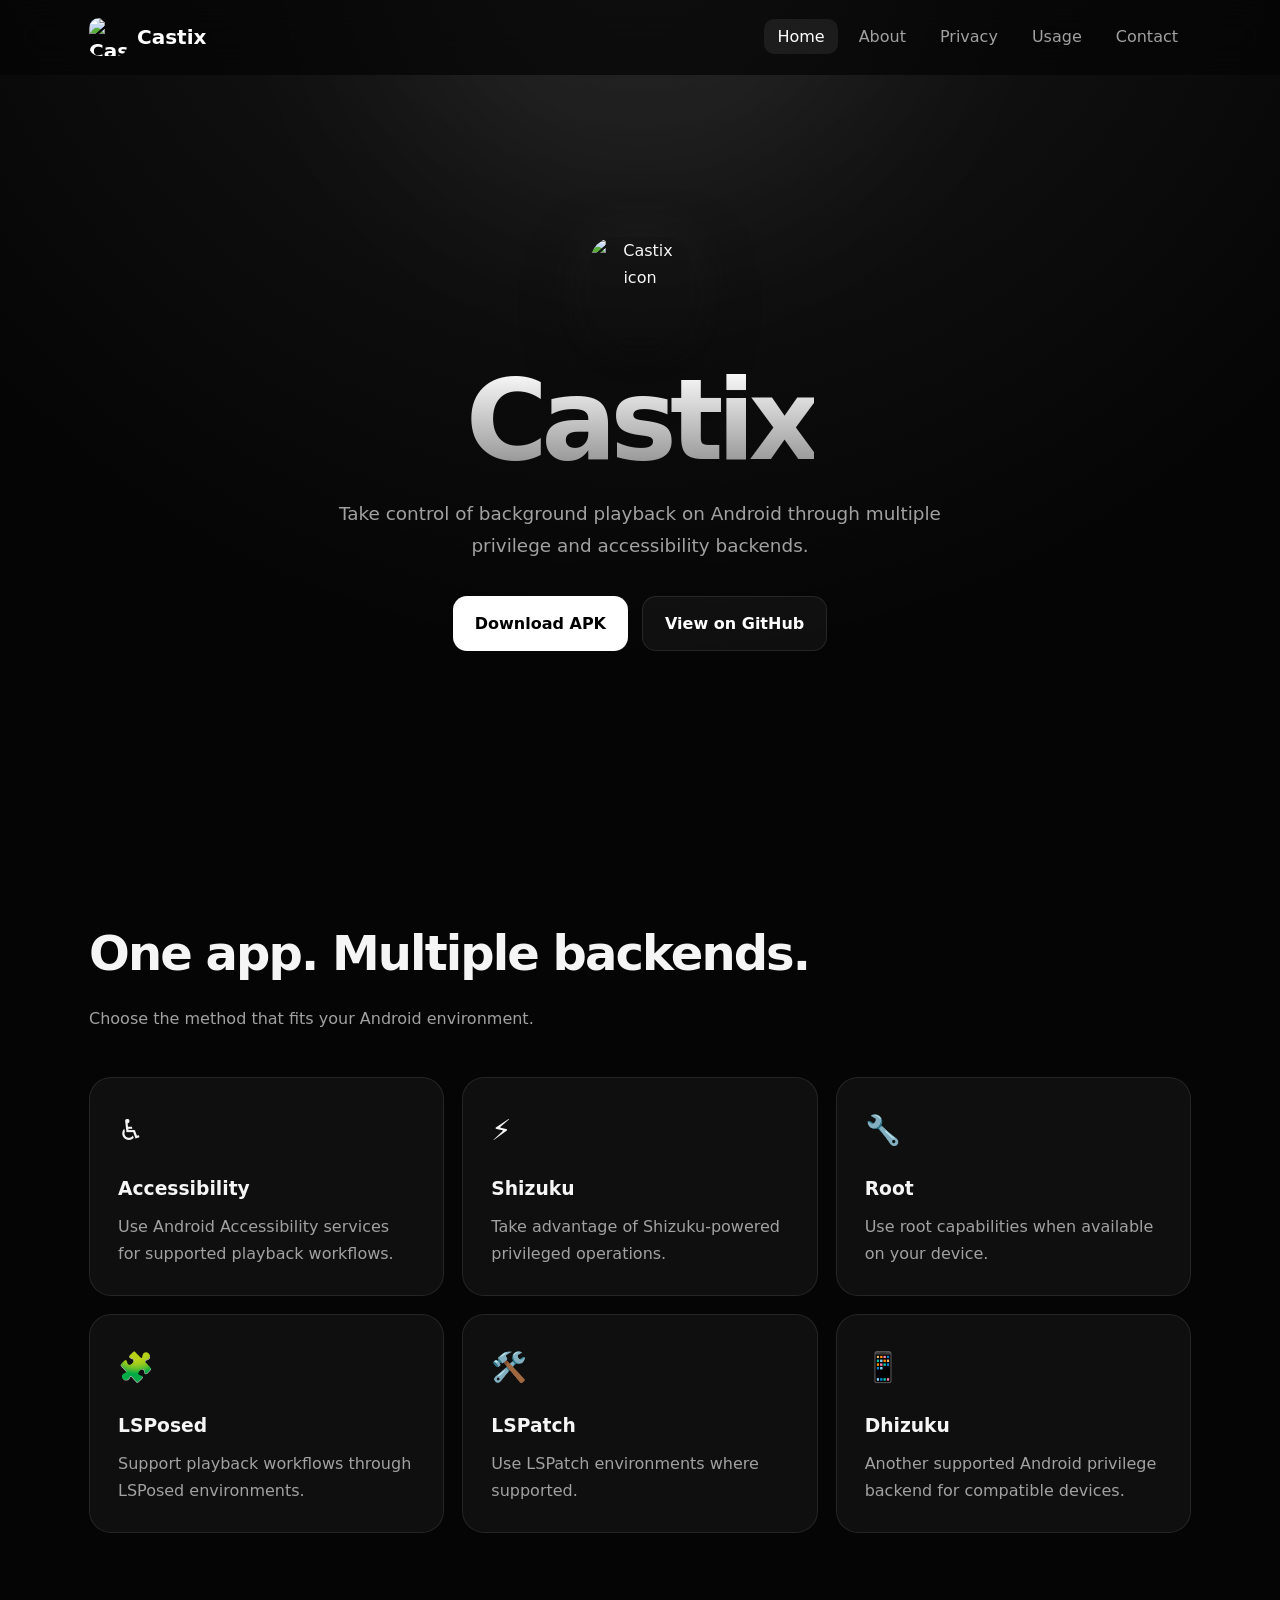
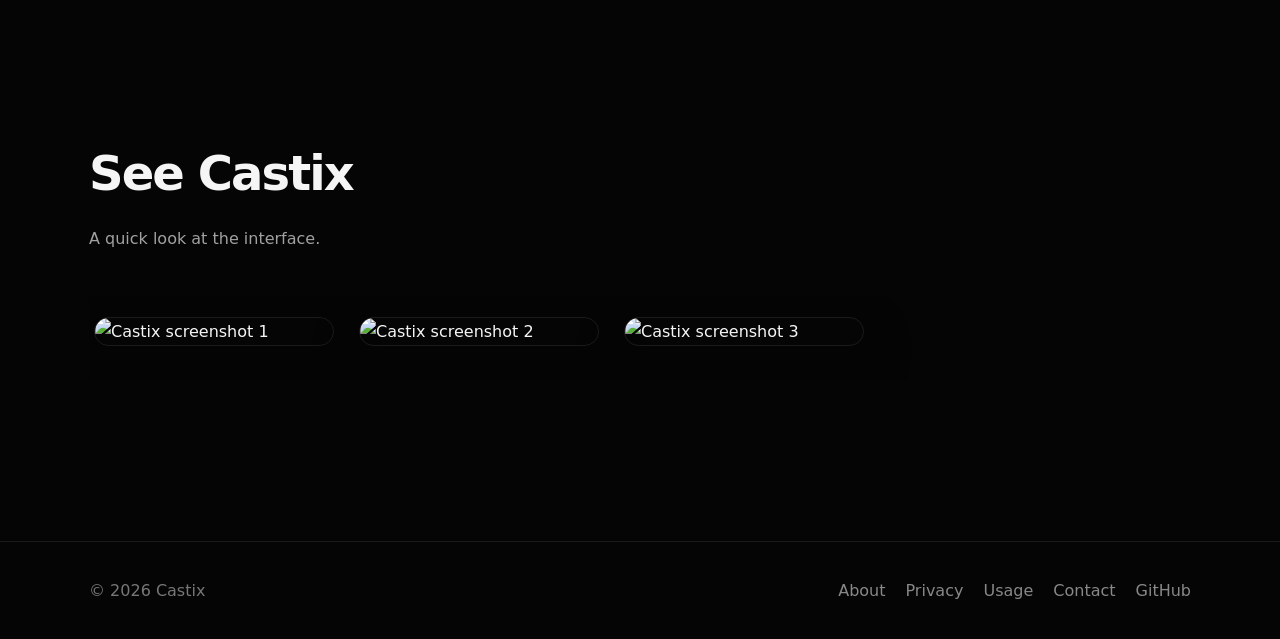
==== index.html @ 7d0561f4 "Create index.html" ====
<!DOCTYPE html>

<html lang="en">

<head>

    <meta charset="UTF-8">

    <meta
        name="viewport"
        content="width=device-width, initial-scale=1.0"
    >

    <meta
        name="description"
        content="Castix — Background playback utility for Android."
    >

    <title>Castix — Background Playback Utility</title>

    <link rel="icon" href="assets/icon.png">

    <link rel="stylesheet" href="style.css">

</head>

<body>

<header class="navbar">

    <div class="nav-container">

        <a class="logo" href="index.html">

            <img
                src="assets/icon.png"
                alt="Castix"
            >

            Castix

        </a>

        <nav>

            <ul class="nav-links">

                <li>
                    <a class="active" href="index.html">
                        Home
                    </a>
                </li>

                <li>
                    <a href="about.html">
                        About
                    </a>
                </li>

                <li>
                    <a href="privacy.html">
                        Privacy
                    </a>
                </li>

                <li>
                    <a href="usage.html">
                        Usage
                    </a>
                </li>

                <li>
                    <a href="contact.html">
                        Contact
                    </a>
                </li>

            </ul>

        </nav>

    </div>

</header>


<main>

    <section class="hero">

        <img
            class="hero-icon reveal"
            src="assets/icon.png"
            alt="Castix icon"
        >

        <h1 class="reveal">
            Castix
        </h1>

        <p class="reveal">
            Take control of background playback on Android
            through multiple privilege and accessibility backends.
        </p>

        <div class="buttons reveal">

            <a
                class="btn btn-primary"
                href="https://github.com/elhizazi1/Castix/releases/download/v1.0/app-release.apk"
            >
                Download APK
            </a>

            <a
                class="btn btn-secondary"
                href="https://github.com/elhizazi1/Castix"
            >
                View on GitHub
            </a>

        </div>

    </section>


    <section class="section">

        <div class="section-header reveal">

            <h2>
                One app. Multiple backends.
            </h2>

            <p>
                Choose the method that fits your Android environment.
            </p>

        </div>


        <div class="grid">

            <article class="card reveal">

                <div class="card-icon">♿</div>

                <h3>
                    Accessibility
                </h3>

                <p>
                    Use Android Accessibility services
                    for supported playback workflows.
                </p>

            </article>


            <article class="card reveal">

                <div class="card-icon">⚡</div>

                <h3>
                    Shizuku
                </h3>

                <p>
                    Take advantage of Shizuku-powered
                    privileged operations.
                </p>

            </article>


            <article class="card reveal">

                <div class="card-icon">🔧</div>

                <h3>
                    Root
                </h3>

                <p>
                    Use root capabilities when available
                    on your device.
                </p>

            </article>


            <article class="card reveal">

                <div class="card-icon">🧩</div>

                <h3>
                    LSPosed
                </h3>

                <p>
                    Support playback workflows through
                    LSPosed environments.
                </p>

            </article>


            <article class="card reveal">

                <div class="card-icon">🛠️</div>

                <h3>
                    LSPatch
                </h3>

                <p>
                    Use LSPatch environments where supported.
                </p>

            </article>


            <article class="card reveal">

                <div class="card-icon">📱</div>

                <h3>
                    Dhizuku
                </h3>

                <p>
                    Another supported Android privilege
                    backend for compatible devices.
                </p>

            </article>

        </div>

    </section>


    <section class="section">

        <div class="section-header reveal">

            <h2>
                See Castix
            </h2>

            <p>
                A quick look at the interface.
            </p>

        </div>


        <div class="screenshots">

            <img
                class="screenshot reveal"
                src="https://raw.githubusercontent.com/elhizazi1/Castix/refs/heads/main/fastlane/metadata/android/en-US/images/phoneScreenshots/01.PNG"
                alt="Castix screenshot 1"
                loading="lazy"
            >

            <img
                class="screenshot reveal"
                src="https://raw.githubusercontent.com/elhizazi1/Castix/refs/heads/main/fastlane/metadata/android/en-US/images/phoneScreenshots/02.PNG"
                alt="Castix screenshot 2"
                loading="lazy"
            >

            <img
                class="screenshot reveal"
                src="https://raw.githubusercontent.com/elhizazi1/Castix/refs/heads/main/fastlane/metadata/android/en-US/images/phoneScreenshots/03.PNG"
                alt="Castix screenshot 3"
                loading="lazy"
            >

        </div>

    </section>

</main>


<footer>

    <div class="footer-container">

        <p>
            © 2026 Castix
        </p>

        <div class="footer-links">

            <a href="about.html">About</a>

            <a href="privacy.html">Privacy</a>

            <a href="usage.html">Usage</a>

            <a href="contact.html">Contact</a>

            <a href="https://github.com/elhizazi1/Castix">
                GitHub
            </a>

        </div>

    </div>

</footer>


<script src="script.js"></script>

</body>

</html>
---- style.css ----
:root {
    --bg: #050505;
    --bg-soft: #0b0b0b;
    --card: rgba(255, 255, 255, 0.045);
    --card-hover: rgba(255, 255, 255, 0.075);
    --text: #f5f5f5;
    --muted: #a1a1a1;
    --accent: #ffffff;
    --border: rgba(255, 255, 255, 0.09);
    --radius: 22px;
    --max-width: 1150px;
}

* {
    margin: 0;
    padding: 0;
    box-sizing: border-box;
}

html {
    scroll-behavior: smooth;
}

body {
    background:
        radial-gradient(circle at 50% -10%, rgba(255,255,255,.09), transparent 35%),
        var(--bg);
    color: var(--text);
    font-family:
        Inter,
        system-ui,
        -apple-system,
        BlinkMacSystemFont,
        "Segoe UI",
        sans-serif;
    line-height: 1.7;
    overflow-x: hidden;
}

/* ---------- Background glow ---------- */

body::before {
    content: "";
    position: fixed;
    width: 500px;
    height: 500px;
    left: 50%;
    top: -300px;
    transform: translateX(-50%);
    background: rgba(255,255,255,.08);
    filter: blur(120px);
    border-radius: 50%;
    pointer-events: none;
    z-index: -1;
}

/* ---------- Navigation ---------- */

.navbar {
    position: sticky;
    top: 0;
    z-index: 1000;

    background: rgba(5,5,5,.72);
    backdrop-filter: blur(18px);
    -webkit-backdrop-filter: blur(18px);

    border-bottom: 1px solid transparent;
    transition: .3s ease;
}

.navbar.scrolled {
    border-color: var(--border);
    background: rgba(5,5,5,.9);
}

.nav-container {
    max-width: var(--max-width);
    margin: auto;
    padding: 18px 24px;

    display: flex;
    align-items: center;
    justify-content: space-between;
}

.logo {
    display: flex;
    align-items: center;
    gap: 10px;

    color: white;
    text-decoration: none;
    font-weight: 800;
    font-size: 1.25rem;
}

.logo img {
    width: 38px;
    height: 38px;
    border-radius: 10px;
}

.nav-links {
    display: flex;
    gap: 8px;
    list-style: none;
}

.nav-links a {
    color: var(--muted);
    text-decoration: none;
    padding: 8px 13px;
    border-radius: 10px;
    transition: .25s ease;
}

.nav-links a:hover,
.nav-links a.active {
    color: white;
    background: rgba(255,255,255,.07);
}

/* ---------- Hero ---------- */

.hero {
    max-width: var(--max-width);
    margin: auto;
    min-height: 82vh;
    padding: 100px 24px;

    display: flex;
    flex-direction: column;
    align-items: center;
    justify-content: center;
    text-align: center;

    position: relative;
}

.hero-icon {
    width: 100px;
    height: 100px;
    border-radius: 25px;

    margin-bottom: 30px;

    box-shadow:
        0 20px 60px rgba(0,0,0,.55),
        0 0 60px rgba(255,255,255,.07);

    animation: float 5s ease-in-out infinite;
}

.hero h1 {
    font-size: clamp(3.5rem, 9vw, 7rem);
    line-height: .95;
    letter-spacing: -0.06em;
    margin-bottom: 25px;

    background: linear-gradient(
        180deg,
        #ffffff,
        #8d8d8d
    );

    -webkit-background-clip: text;
    background-clip: text;
    color: transparent;
}

.hero p {
    max-width: 680px;
    color: var(--muted);
    font-size: 1.15rem;
}

/* ---------- Buttons ---------- */

.buttons {
    display: flex;
    gap: 14px;
    margin-top: 35px;
    flex-wrap: wrap;
    justify-content: center;
}

.btn {
    display: inline-flex;
    align-items: center;
    justify-content: center;

    padding: 13px 22px;
    border-radius: 14px;

    text-decoration: none;
    font-weight: 700;

    transition:
        transform .25s ease,
        box-shadow .25s ease,
        background .25s ease;
}

.btn-primary {
    background: white;
    color: black;
}

.btn-secondary {
    color: white;
    background: var(--card);
    border: 1px solid var(--border);
}

.btn:hover {
    transform: translateY(-4px);
}

.btn-primary:hover {
    box-shadow: 0 15px 40px rgba(255,255,255,.13);
}

.btn-secondary:hover {
    background: var(--card-hover);
}

/* ---------- Sections ---------- */

.section {
    max-width: var(--max-width);
    margin: auto;
    padding: 100px 24px;
}

.section-header {
    margin-bottom: 45px;
}

.section-header h2 {
    font-size: clamp(2rem, 5vw, 3rem);
    letter-spacing: -.04em;
}

.section-header p {
    color: var(--muted);
    margin-top: 10px;
}

/* ---------- Cards ---------- */

.grid {
    display: grid;
    grid-template-columns: repeat(3, 1fr);
    gap: 18px;
}

.card {
    padding: 28px;
    border-radius: var(--radius);

    background: var(--card);
    border: 1px solid var(--border);

    transition:
        transform .35s cubic-bezier(.2,.8,.2,1),
        background .35s ease,
        border-color .35s ease;
}

.card:hover {
    transform: translateY(-8px);
    background: var(--card-hover);
    border-color: rgba(255,255,255,.17);
}

.card-icon {
    font-size: 1.8rem;
    margin-bottom: 18px;
}

.card h3 {
    margin-bottom: 8px;
}

.card p {
    color: var(--muted);
}

/* ---------- Screenshots ---------- */

.screenshots {
    display: flex;
    gap: 25px;
    overflow-x: auto;
    padding: 20px 5px 35px;

    scrollbar-width: none;
}

.screenshots::-webkit-scrollbar {
    display: none;
}

.screenshot {
    width: 240px;
    flex-shrink: 0;

    border-radius: 24px;
    border: 1px solid var(--border);

    box-shadow: 0 20px 50px rgba(0,0,0,.4);

    transition: transform .4s ease;
}

.screenshot:hover {
    transform: translateY(-12px) scale(1.025);
}

/* ---------- Content pages ---------- */

.page {
    max-width: 850px;
    margin: auto;
    padding: 100px 24px;
}

.page h1 {
    font-size: clamp(2.5rem, 7vw, 4.5rem);
    letter-spacing: -.05em;
    margin-bottom: 35px;
}

.page h2 {
    margin-top: 45px;
    margin-bottom: 12px;
}

.page p,
.page li {
    color: var(--muted);
}

.page ul {
    padding-left: 22px;
}

/* ---------- Footer ---------- */

footer {
    border-top: 1px solid var(--border);
    margin-top: 60px;
}

.footer-container {
    max-width: var(--max-width);
    margin: auto;
    padding: 35px 24px;

    display: flex;
    justify-content: space-between;
    gap: 20px;
    flex-wrap: wrap;
}

footer p {
    color: #777;
}

.footer-links {
    display: flex;
    gap: 20px;
}

.footer-links a {
    color: #888;
    text-decoration: none;
    transition: .2s;
}

.footer-links a:hover {
    color: white;
}

/* ---------- Reveal animation ---------- */

.reveal {
    opacity: 0;
    transform: translateY(30px);

    transition:
        opacity .8s ease,
        transform .8s cubic-bezier(.2,.8,.2,1);
}

.reveal.visible {
    opacity: 1;
    transform: translateY(0);
}

/* ---------- Floating animation ---------- */

@keyframes float {
    0%, 100% {
        transform: translateY(0);
    }

    50% {
        transform: translateY(-12px);
    }
}

/* ---------- Mobile ---------- */

@media (max-width: 800px) {

    .nav-links {
        display: none;
    }

    .hero {
        min-height: 75vh;
        padding-top: 70px;
    }

    .grid {
        grid-template-columns: 1fr;
    }

    .section {
        padding: 70px 20px;
    }

    .page {
        padding: 70px 20px;
    }

    .hero-icon {
        width: 82px;
        height: 82px;
    }
}

/* ---------- Reduced motion ---------- */

@media (prefers-reduced-motion: reduce) {

    html {
        scroll-behavior: auto;
    }

    *,
    *::before,
    *::after {
        animation-duration: .01ms !important;
        animation-iteration-count: 1 !important;
        transition-duration: .01ms !important;
    }
}
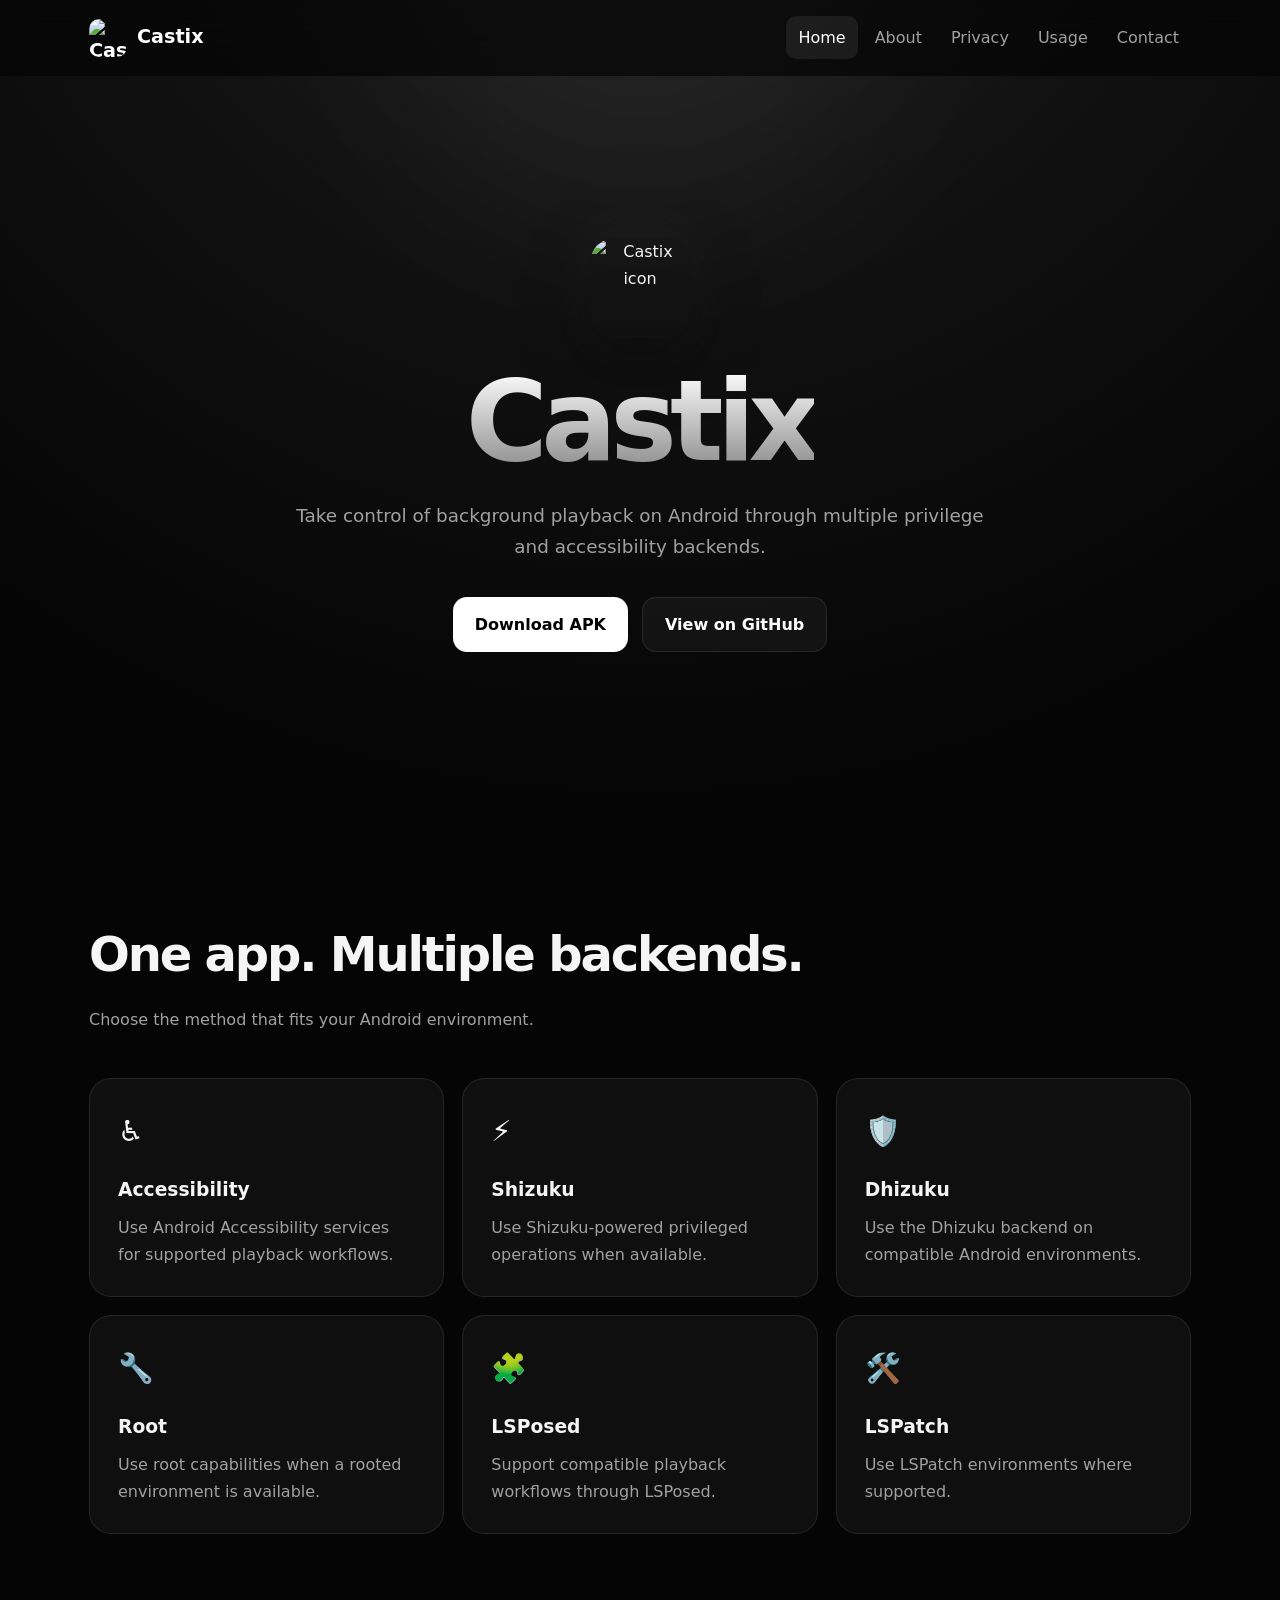
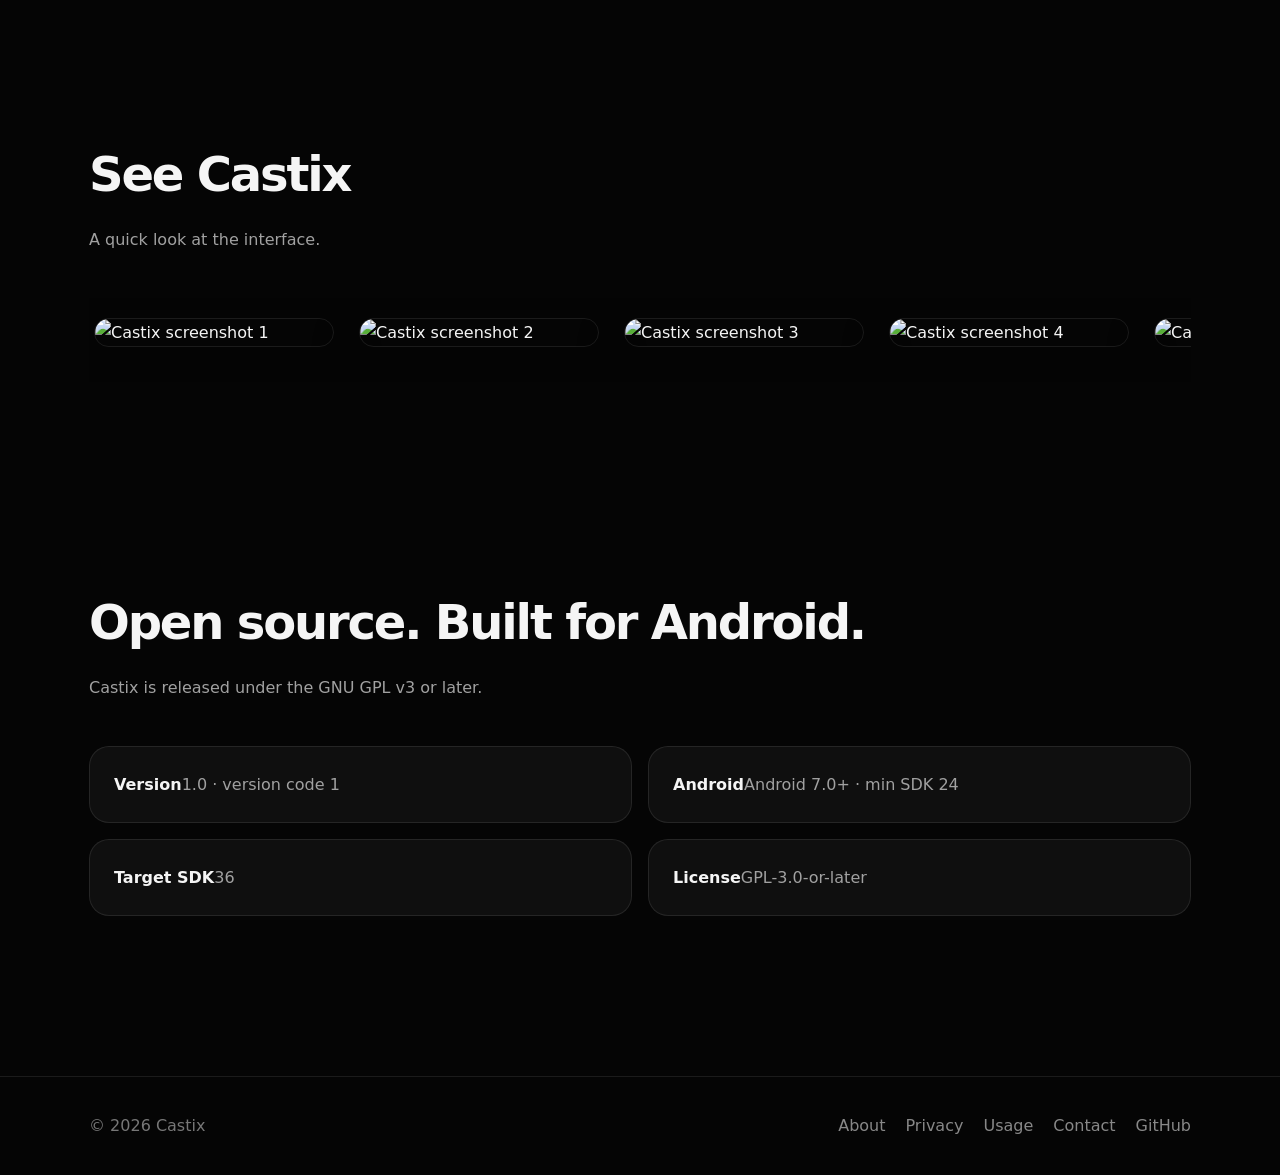
==== commit fc7d92a8: "Add files via upload" ====
--- a/index.html
+++ b/index.html
@@ -1,321 +1 @@
-<!DOCTYPE html>
-
-<html lang="en">
-
-<head>
-
-    <meta charset="UTF-8">
-
-    <meta
-        name="viewport"
-        content="width=device-width, initial-scale=1.0"
-    >
-
-    <meta
-        name="description"
-        content="Castix — Background playback utility for Android."
-    >
-
-    <title>Castix — Background Playback Utility</title>
-
-    <link rel="icon" href="assets/icon.png">
-
-    <link rel="stylesheet" href="style.css">
-
-</head>
-
-<body>
-
-<header class="navbar">
-
-    <div class="nav-container">
-
-        <a class="logo" href="index.html">
-
-            <img
-                src="assets/icon.png"
-                alt="Castix"
-            >
-
-            Castix
-
-        </a>
-
-        <nav>
-
-            <ul class="nav-links">
-
-                <li>
-                    <a class="active" href="index.html">
-                        Home
-                    </a>
-                </li>
-
-                <li>
-                    <a href="about.html">
-                        About
-                    </a>
-                </li>
-
-                <li>
-                    <a href="privacy.html">
-                        Privacy
-                    </a>
-                </li>
-
-                <li>
-                    <a href="usage.html">
-                        Usage
-                    </a>
-                </li>
-
-                <li>
-                    <a href="contact.html">
-                        Contact
-                    </a>
-                </li>
-
-            </ul>
-
-        </nav>
-
-    </div>
-
-</header>
-
-
-<main>
-
-    <section class="hero">
-
-        <img
-            class="hero-icon reveal"
-            src="assets/icon.png"
-            alt="Castix icon"
-        >
-
-        <h1 class="reveal">
-            Castix
-        </h1>
-
-        <p class="reveal">
-            Take control of background playback on Android
-            through multiple privilege and accessibility backends.
-        </p>
-
-        <div class="buttons reveal">
-
-            <a
-                class="btn btn-primary"
-                href="https://github.com/elhizazi1/Castix/releases/download/v1.0/app-release.apk"
-            >
-                Download APK
-            </a>
-
-            <a
-                class="btn btn-secondary"
-                href="https://github.com/elhizazi1/Castix"
-            >
-                View on GitHub
-            </a>
-
-        </div>
-
-    </section>
-
-
-    <section class="section">
-
-        <div class="section-header reveal">
-
-            <h2>
-                One app. Multiple backends.
-            </h2>
-
-            <p>
-                Choose the method that fits your Android environment.
-            </p>
-
-        </div>
-
-
-        <div class="grid">
-
-            <article class="card reveal">
-
-                <div class="card-icon">♿</div>
-
-                <h3>
-                    Accessibility
-                </h3>
-
-                <p>
-                    Use Android Accessibility services
-                    for supported playback workflows.
-                </p>
-
-            </article>
-
-
-            <article class="card reveal">
-
-                <div class="card-icon">⚡</div>
-
-                <h3>
-                    Shizuku
-                </h3>
-
-                <p>
-                    Take advantage of Shizuku-powered
-                    privileged operations.
-                </p>
-
-            </article>
-
-
-            <article class="card reveal">
-
-                <div class="card-icon">🔧</div>
-
-                <h3>
-                    Root
-                </h3>
-
-                <p>
-                    Use root capabilities when available
-                    on your device.
-                </p>
-
-            </article>
-
-
-            <article class="card reveal">
-
-                <div class="card-icon">🧩</div>
-
-                <h3>
-                    LSPosed
-                </h3>
-
-                <p>
-                    Support playback workflows through
-                    LSPosed environments.
-                </p>
-
-            </article>
-
-
-            <article class="card reveal">
-
-                <div class="card-icon">🛠️</div>
-
-                <h3>
-                    LSPatch
-                </h3>
-
-                <p>
-                    Use LSPatch environments where supported.
-                </p>
-
-            </article>
-
-
-            <article class="card reveal">
-
-                <div class="card-icon">📱</div>
-
-                <h3>
-                    Dhizuku
-                </h3>
-
-                <p>
-                    Another supported Android privilege
-                    backend for compatible devices.
-                </p>
-
-            </article>
-
-        </div>
-
-    </section>
-
-
-    <section class="section">
-
-        <div class="section-header reveal">
-
-            <h2>
-                See Castix
-            </h2>
-
-            <p>
-                A quick look at the interface.
-            </p>
-
-        </div>
-
-
-        <div class="screenshots">
-
-            <img
-                class="screenshot reveal"
-                src="https://raw.githubusercontent.com/elhizazi1/Castix/refs/heads/main/fastlane/metadata/android/en-US/images/phoneScreenshots/01.PNG"
-                alt="Castix screenshot 1"
-                loading="lazy"
-            >
-
-            <img
-                class="screenshot reveal"
-                src="https://raw.githubusercontent.com/elhizazi1/Castix/refs/heads/main/fastlane/metadata/android/en-US/images/phoneScreenshots/02.PNG"
-                alt="Castix screenshot 2"
-                loading="lazy"
-            >
-
-            <img
-                class="screenshot reveal"
-                src="https://raw.githubusercontent.com/elhizazi1/Castix/refs/heads/main/fastlane/metadata/android/en-US/images/phoneScreenshots/03.PNG"
-                alt="Castix screenshot 3"
-                loading="lazy"
-            >
-
-        </div>
-
-    </section>
-
-</main>
-
-
-<footer>
-
-    <div class="footer-container">
-
-        <p>
-            © 2026 Castix
-        </p>
-
-        <div class="footer-links">
-
-            <a href="about.html">About</a>
-
-            <a href="privacy.html">Privacy</a>
-
-            <a href="usage.html">Usage</a>
-
-            <a href="contact.html">Contact</a>
-
-            <a href="https://github.com/elhizazi1/Castix">
-                GitHub
-            </a>
-
-        </div>
-
-    </div>
-
-</footer>
-
-
-<script src="script.js"></script>
-
-</body>
-
-</html>
+<!doctype html><html lang="en"><head><meta charset="utf-8"><meta name="viewport" content="width=device-width,initial-scale=1"><meta name="description" content="Castix — Background playback utility for Android."><title>Home — Castix</title><link rel="icon" href="https://raw.githubusercontent.com/elhizazi1/Castix/refs/heads/main/fastlane/metadata/android/en-US/images/icon.png"><link rel="stylesheet" href="style.css"></head><body><header class="navbar"><div class="nav-container"><a class="logo" href="index.html"><img src="https://raw.githubusercontent.com/elhizazi1/Castix/refs/heads/main/fastlane/metadata/android/en-US/images/icon.png" alt="Castix">Castix</a><nav><ul class="nav-links"><li><a class="active" href="index.html">Home</a></li><li><a class="" href="about.html">About</a></li><li><a class="" href="privacy.html">Privacy</a></li><li><a class="" href="usage.html">Usage</a></li><li><a class="" href="contact.html">Contact</a></li></ul></nav></div></header><main><section class="hero"><img class="hero-icon reveal" src="https://raw.githubusercontent.com/elhizazi1/Castix/refs/heads/main/fastlane/metadata/android/en-US/images/icon.png" alt="Castix icon"><h1 class="reveal">Castix</h1><p class="reveal">Take control of background playback on Android through multiple privilege and accessibility backends.</p><div class="buttons reveal"><a class="btn btn-primary" href="https://github.com/elhizazi1/Castix/releases/download/v1.0/app-release.apk">Download APK</a><a class="btn btn-secondary" href="https://github.com/elhizazi1/Castix">View on GitHub</a></div></section><section class="section"><div class="section-header reveal"><h2>One app. Multiple backends.</h2><p>Choose the method that fits your Android environment.</p></div><div class="grid"><article class="card reveal"><div class="card-icon">♿</div><h3>Accessibility</h3><p>Use Android Accessibility services for supported playback workflows.</p></article><article class="card reveal"><div class="card-icon">⚡</div><h3>Shizuku</h3><p>Use Shizuku-powered privileged operations when available.</p></article><article class="card reveal"><div class="card-icon">🛡️</div><h3>Dhizuku</h3><p>Use the Dhizuku backend on compatible Android environments.</p></article><article class="card reveal"><div class="card-icon">🔧</div><h3>Root</h3><p>Use root capabilities when a rooted environment is available.</p></article><article class="card reveal"><div class="card-icon">🧩</div><h3>LSPosed</h3><p>Support compatible playback workflows through LSPosed.</p></article><article class="card reveal"><div class="card-icon">🛠️</div><h3>LSPatch</h3><p>Use LSPatch environments where supported.</p></article></div></section><section class="section"><div class="section-header reveal"><h2>See Castix</h2><p>A quick look at the interface.</p></div><div class="screenshots"><img class="screenshot reveal" src="https://raw.githubusercontent.com/elhizazi1/Castix/refs/heads/main/fastlane/metadata/android/en-US/images/phoneScreenshots/01.PNG" alt="Castix screenshot 1" loading="lazy"><img class="screenshot reveal" src="https://raw.githubusercontent.com/elhizazi1/Castix/refs/heads/main/fastlane/metadata/android/en-US/images/phoneScreenshots/02.PNG" alt="Castix screenshot 2" loading="lazy"><img class="screenshot reveal" src="https://raw.githubusercontent.com/elhizazi1/Castix/refs/heads/main/fastlane/metadata/android/en-US/images/phoneScreenshots/03.PNG" alt="Castix screenshot 3" loading="lazy"><img class="screenshot reveal" src="https://raw.githubusercontent.com/elhizazi1/Castix/refs/heads/main/fastlane/metadata/android/en-US/images/phoneScreenshots/04.PNG" alt="Castix screenshot 4" loading="lazy"><img class="screenshot reveal" src="https://raw.githubusercontent.com/elhizazi1/Castix/refs/heads/main/fastlane/metadata/android/en-US/images/phoneScreenshots/05.PNG" alt="Castix screenshot 5" loading="lazy"><img class="screenshot reveal" src="https://raw.githubusercontent.com/elhizazi1/Castix/refs/heads/main/fastlane/metadata/android/en-US/images/phoneScreenshots/06.PNG" alt="Castix screenshot 6" loading="lazy"></div></section><section class="section"><div class="section-header reveal"><h2>Open source. Built for Android.</h2><p>Castix is released under the GNU GPL v3 or later.</p></div><div class="info-grid"><div class="info-card reveal"><strong>Version</strong><span>1.0 · version code 1</span></div><div class="info-card reveal"><strong>Android</strong><span>Android 7.0+ · min SDK 24</span></div><div class="info-card reveal"><strong>Target SDK</strong><span>36</span></div><div class="info-card reveal"><strong>License</strong><span>GPL-3.0-or-later</span></div></div></section></main><footer><div class="footer-container"><p>© 2026 Castix</p><div class="footer-links"><a href="about.html">About</a><a href="privacy.html">Privacy</a><a href="usage.html">Usage</a><a href="contact.html">Contact</a><a href="https://github.com/elhizazi1/Castix">GitHub</a></div></div></footer><script src="script.js"></script></body></html>
--- a/style.css
+++ b/style.css
@@ -1,460 +1 @@
-:root {
-    --bg: #050505;
-    --bg-soft: #0b0b0b;
-    --card: rgba(255, 255, 255, 0.045);
-    --card-hover: rgba(255, 255, 255, 0.075);
-    --text: #f5f5f5;
-    --muted: #a1a1a1;
-    --accent: #ffffff;
-    --border: rgba(255, 255, 255, 0.09);
-    --radius: 22px;
-    --max-width: 1150px;
-}
-
-* {
-    margin: 0;
-    padding: 0;
-    box-sizing: border-box;
-}
-
-html {
-    scroll-behavior: smooth;
-}
-
-body {
-    background:
-        radial-gradient(circle at 50% -10%, rgba(255,255,255,.09), transparent 35%),
-        var(--bg);
-    color: var(--text);
-    font-family:
-        Inter,
-        system-ui,
-        -apple-system,
-        BlinkMacSystemFont,
-        "Segoe UI",
-        sans-serif;
-    line-height: 1.7;
-    overflow-x: hidden;
-}
-
-/* ---------- Background glow ---------- */
-
-body::before {
-    content: "";
-    position: fixed;
-    width: 500px;
-    height: 500px;
-    left: 50%;
-    top: -300px;
-    transform: translateX(-50%);
-    background: rgba(255,255,255,.08);
-    filter: blur(120px);
-    border-radius: 50%;
-    pointer-events: none;
-    z-index: -1;
-}
-
-/* ---------- Navigation ---------- */
-
-.navbar {
-    position: sticky;
-    top: 0;
-    z-index: 1000;
-
-    background: rgba(5,5,5,.72);
-    backdrop-filter: blur(18px);
-    -webkit-backdrop-filter: blur(18px);
-
-    border-bottom: 1px solid transparent;
-    transition: .3s ease;
-}
-
-.navbar.scrolled {
-    border-color: var(--border);
-    background: rgba(5,5,5,.9);
-}
-
-.nav-container {
-    max-width: var(--max-width);
-    margin: auto;
-    padding: 18px 24px;
-
-    display: flex;
-    align-items: center;
-    justify-content: space-between;
-}
-
-.logo {
-    display: flex;
-    align-items: center;
-    gap: 10px;
-
-    color: white;
-    text-decoration: none;
-    font-weight: 800;
-    font-size: 1.25rem;
-}
-
-.logo img {
-    width: 38px;
-    height: 38px;
-    border-radius: 10px;
-}
-
-.nav-links {
-    display: flex;
-    gap: 8px;
-    list-style: none;
-}
-
-.nav-links a {
-    color: var(--muted);
-    text-decoration: none;
-    padding: 8px 13px;
-    border-radius: 10px;
-    transition: .25s ease;
-}
-
-.nav-links a:hover,
-.nav-links a.active {
-    color: white;
-    background: rgba(255,255,255,.07);
-}
-
-/* ---------- Hero ---------- */
-
-.hero {
-    max-width: var(--max-width);
-    margin: auto;
-    min-height: 82vh;
-    padding: 100px 24px;
-
-    display: flex;
-    flex-direction: column;
-    align-items: center;
-    justify-content: center;
-    text-align: center;
-
-    position: relative;
-}
-
-.hero-icon {
-    width: 100px;
-    height: 100px;
-    border-radius: 25px;
-
-    margin-bottom: 30px;
-
-    box-shadow:
-        0 20px 60px rgba(0,0,0,.55),
-        0 0 60px rgba(255,255,255,.07);
-
-    animation: float 5s ease-in-out infinite;
-}
-
-.hero h1 {
-    font-size: clamp(3.5rem, 9vw, 7rem);
-    line-height: .95;
-    letter-spacing: -0.06em;
-    margin-bottom: 25px;
-
-    background: linear-gradient(
-        180deg,
-        #ffffff,
-        #8d8d8d
-    );
-
-    -webkit-background-clip: text;
-    background-clip: text;
-    color: transparent;
-}
-
-.hero p {
-    max-width: 680px;
-    color: var(--muted);
-    font-size: 1.15rem;
-}
-
-/* ---------- Buttons ---------- */
-
-.buttons {
-    display: flex;
-    gap: 14px;
-    margin-top: 35px;
-    flex-wrap: wrap;
-    justify-content: center;
-}
-
-.btn {
-    display: inline-flex;
-    align-items: center;
-    justify-content: center;
-
-    padding: 13px 22px;
-    border-radius: 14px;
-
-    text-decoration: none;
-    font-weight: 700;
-
-    transition:
-        transform .25s ease,
-        box-shadow .25s ease,
-        background .25s ease;
-}
-
-.btn-primary {
-    background: white;
-    color: black;
-}
-
-.btn-secondary {
-    color: white;
-    background: var(--card);
-    border: 1px solid var(--border);
-}
-
-.btn:hover {
-    transform: translateY(-4px);
-}
-
-.btn-primary:hover {
-    box-shadow: 0 15px 40px rgba(255,255,255,.13);
-}
-
-.btn-secondary:hover {
-    background: var(--card-hover);
-}
-
-/* ---------- Sections ---------- */
-
-.section {
-    max-width: var(--max-width);
-    margin: auto;
-    padding: 100px 24px;
-}
-
-.section-header {
-    margin-bottom: 45px;
-}
-
-.section-header h2 {
-    font-size: clamp(2rem, 5vw, 3rem);
-    letter-spacing: -.04em;
-}
-
-.section-header p {
-    color: var(--muted);
-    margin-top: 10px;
-}
-
-/* ---------- Cards ---------- */
-
-.grid {
-    display: grid;
-    grid-template-columns: repeat(3, 1fr);
-    gap: 18px;
-}
-
-.card {
-    padding: 28px;
-    border-radius: var(--radius);
-
-    background: var(--card);
-    border: 1px solid var(--border);
-
-    transition:
-        transform .35s cubic-bezier(.2,.8,.2,1),
-        background .35s ease,
-        border-color .35s ease;
-}
-
-.card:hover {
-    transform: translateY(-8px);
-    background: var(--card-hover);
-    border-color: rgba(255,255,255,.17);
-}
-
-.card-icon {
-    font-size: 1.8rem;
-    margin-bottom: 18px;
-}
-
-.card h3 {
-    margin-bottom: 8px;
-}
-
-.card p {
-    color: var(--muted);
-}
-
-/* ---------- Screenshots ---------- */
-
-.screenshots {
-    display: flex;
-    gap: 25px;
-    overflow-x: auto;
-    padding: 20px 5px 35px;
-
-    scrollbar-width: none;
-}
-
-.screenshots::-webkit-scrollbar {
-    display: none;
-}
-
-.screenshot {
-    width: 240px;
-    flex-shrink: 0;
-
-    border-radius: 24px;
-    border: 1px solid var(--border);
-
-    box-shadow: 0 20px 50px rgba(0,0,0,.4);
-
-    transition: transform .4s ease;
-}
-
-.screenshot:hover {
-    transform: translateY(-12px) scale(1.025);
-}
-
-/* ---------- Content pages ---------- */
-
-.page {
-    max-width: 850px;
-    margin: auto;
-    padding: 100px 24px;
-}
-
-.page h1 {
-    font-size: clamp(2.5rem, 7vw, 4.5rem);
-    letter-spacing: -.05em;
-    margin-bottom: 35px;
-}
-
-.page h2 {
-    margin-top: 45px;
-    margin-bottom: 12px;
-}
-
-.page p,
-.page li {
-    color: var(--muted);
-}
-
-.page ul {
-    padding-left: 22px;
-}
-
-/* ---------- Footer ---------- */
-
-footer {
-    border-top: 1px solid var(--border);
-    margin-top: 60px;
-}
-
-.footer-container {
-    max-width: var(--max-width);
-    margin: auto;
-    padding: 35px 24px;
-
-    display: flex;
-    justify-content: space-between;
-    gap: 20px;
-    flex-wrap: wrap;
-}
-
-footer p {
-    color: #777;
-}
-
-.footer-links {
-    display: flex;
-    gap: 20px;
-}
-
-.footer-links a {
-    color: #888;
-    text-decoration: none;
-    transition: .2s;
-}
-
-.footer-links a:hover {
-    color: white;
-}
-
-/* ---------- Reveal animation ---------- */
-
-.reveal {
-    opacity: 0;
-    transform: translateY(30px);
-
-    transition:
-        opacity .8s ease,
-        transform .8s cubic-bezier(.2,.8,.2,1);
-}
-
-.reveal.visible {
-    opacity: 1;
-    transform: translateY(0);
-}
-
-/* ---------- Floating animation ---------- */
-
-@keyframes float {
-    0%, 100% {
-        transform: translateY(0);
-    }
-
-    50% {
-        transform: translateY(-12px);
-    }
-}
-
-/* ---------- Mobile ---------- */
-
-@media (max-width: 800px) {
-
-    .nav-links {
-        display: none;
-    }
-
-    .hero {
-        min-height: 75vh;
-        padding-top: 70px;
-    }
-
-    .grid {
-        grid-template-columns: 1fr;
-    }
-
-    .section {
-        padding: 70px 20px;
-    }
-
-    .page {
-        padding: 70px 20px;
-    }
-
-    .hero-icon {
-        width: 82px;
-        height: 82px;
-    }
-}
-
-/* ---------- Reduced motion ---------- */
-
-@media (prefers-reduced-motion: reduce) {
-
-    html {
-        scroll-behavior: auto;
-    }
-
-    *,
-    *::before,
-    *::after {
-        animation-duration: .01ms !important;
-        animation-iteration-count: 1 !important;
-        transition-duration: .01ms !important;
-    }
-}
+*{box-sizing:border-box;margin:0;padding:0}html{scroll-behavior:smooth}body{min-height:100vh;background:radial-gradient(circle at 50% -10%,rgba(255,255,255,.1),transparent 35%),#050505;color:#f5f5f5;font-family:Inter,system-ui,-apple-system,BlinkMacSystemFont,"Segoe UI",sans-serif;line-height:1.7;overflow-x:hidden}body:before{content:"";position:fixed;width:520px;height:520px;left:50%;top:-330px;transform:translateX(-50%);border-radius:50%;background:rgba(255,255,255,.07);filter:blur(120px);pointer-events:none;z-index:-1}a{color:inherit}.navbar{position:sticky;top:0;z-index:1000;background:rgba(5,5,5,.72);backdrop-filter:blur(18px);-webkit-backdrop-filter:blur(18px);border-bottom:1px solid transparent;transition:.3s}.navbar.scrolled{background:rgba(5,5,5,.92);border-color:rgba(255,255,255,.09)}.nav-container{max-width:1150px;margin:auto;padding:16px 24px;display:flex;align-items:center;justify-content:space-between;gap:20px}.logo{display:flex;align-items:center;gap:10px;color:#fff;text-decoration:none;font-weight:800;font-size:1.2rem}.logo img{width:38px;height:38px;border-radius:10px;object-fit:cover}.nav-links{display:flex;gap:5px;list-style:none}.nav-links a{display:block;color:#a1a1a1;text-decoration:none;padding:8px 12px;border-radius:10px;transition:.25s}.nav-links a:hover,.nav-links a.active{color:#fff;background:rgba(255,255,255,.07)}.hero{max-width:1150px;min-height:82vh;margin:auto;padding:100px 24px;display:flex;flex-direction:column;align-items:center;justify-content:center;text-align:center}.hero-icon{width:100px;height:100px;border-radius:25px;object-fit:cover;margin-bottom:30px;box-shadow:0 20px 60px rgba(0,0,0,.55),0 0 60px rgba(255,255,255,.07);animation:float 5s ease-in-out infinite}.hero h1{font-size:clamp(3.5rem,9vw,7rem);line-height:.95;letter-spacing:-.06em;margin-bottom:25px;background:linear-gradient(180deg,#fff,#888);-webkit-background-clip:text;background-clip:text;color:transparent}.hero p{max-width:700px;color:#a1a1a1;font-size:1.15rem}.buttons{display:flex;flex-wrap:wrap;justify-content:center;gap:14px;margin-top:35px}.btn{display:inline-flex;align-items:center;justify-content:center;padding:13px 22px;border-radius:14px;text-decoration:none;font-weight:750;transition:.25s}.btn:hover{transform:translateY(-4px)}.btn-primary{color:#000;background:#fff}.btn-primary:hover{box-shadow:0 15px 40px rgba(255,255,255,.13)}.btn-secondary{color:#fff;background:rgba(255,255,255,.045);border:1px solid rgba(255,255,255,.09)}.btn-secondary:hover{background:rgba(255,255,255,.075)}.section{max-width:1150px;margin:auto;padding:100px 24px}.section-header{margin-bottom:45px}.section-header h2,.page h1{letter-spacing:-.045em}.section-header h2{font-size:clamp(2rem,5vw,3rem)}.section-header p{color:#a1a1a1;margin-top:10px}.grid{display:grid;grid-template-columns:repeat(3,1fr);gap:18px}.card{padding:28px;border-radius:22px;background:rgba(255,255,255,.045);border:1px solid rgba(255,255,255,.09);transition:.35s}.card:hover{transform:translateY(-8px);background:rgba(255,255,255,.075);border-color:rgba(255,255,255,.17)}.card-icon{font-size:1.8rem;margin-bottom:18px}.card h3{margin-bottom:8px}.card p{color:#a1a1a1}.screenshots{display:flex;gap:25px;overflow-x:auto;padding:20px 5px 35px;scrollbar-width:none}.screenshots::-webkit-scrollbar{display:none}.screenshot{width:240px;flex-shrink:0;border-radius:24px;border:1px solid rgba(255,255,255,.09);box-shadow:0 20px 50px rgba(0,0,0,.4);transition:.4s}.screenshot:hover{transform:translateY(-12px) scale(1.025)}.page{max-width:850px;min-height:70vh;margin:auto;padding:100px 24px}.page h1{font-size:clamp(2.5rem,7vw,4.5rem);margin-bottom:35px}.page h2{margin-top:45px;margin-bottom:12px}.page p,.page li{color:#a1a1a1}.page ul{padding-left:22px}.info-grid{display:grid;grid-template-columns:repeat(2,1fr);gap:16px;margin-top:30px}.info-card,.contact-box{padding:24px;border-radius:20px;background:rgba(255,255,255,.045);border:1px solid rgba(255,255,255,.09)}.info-card span{color:#a1a1a1}.contact-box{margin-top:20px}.contact-box a{color:#fff;text-decoration:none}.contact-box a:hover{text-decoration:underline}footer{border-top:1px solid rgba(255,255,255,.09);margin-top:60px}.footer-container{max-width:1150px;margin:auto;padding:35px 24px;display:flex;justify-content:space-between;gap:20px;flex-wrap:wrap}footer p{color:#777}.footer-links{display:flex;gap:20px;flex-wrap:wrap}.footer-links a{color:#888;text-decoration:none}.footer-links a:hover{color:#fff}.reveal{opacity:0;transform:translateY(30px);transition:opacity .8s ease,transform .8s cubic-bezier(.2,.8,.2,1)}.reveal.visible{opacity:1;transform:translateY(0)}@keyframes float{0%,100%{transform:translateY(0)}50%{transform:translateY(-12px)}}@media(max-width:800px){.nav-links{display:none}.hero{min-height:75vh;padding-top:70px}.grid,.info-grid{grid-template-columns:1fr}.section,.page{padding:70px 20px}.hero-icon{width:82px;height:82px}}@media(prefers-reduced-motion:reduce){html{scroll-behavior:auto}*,*::before,*::after{animation-duration:.01ms!important;animation-iteration-count:1!important;transition-duration:.01ms!important}}
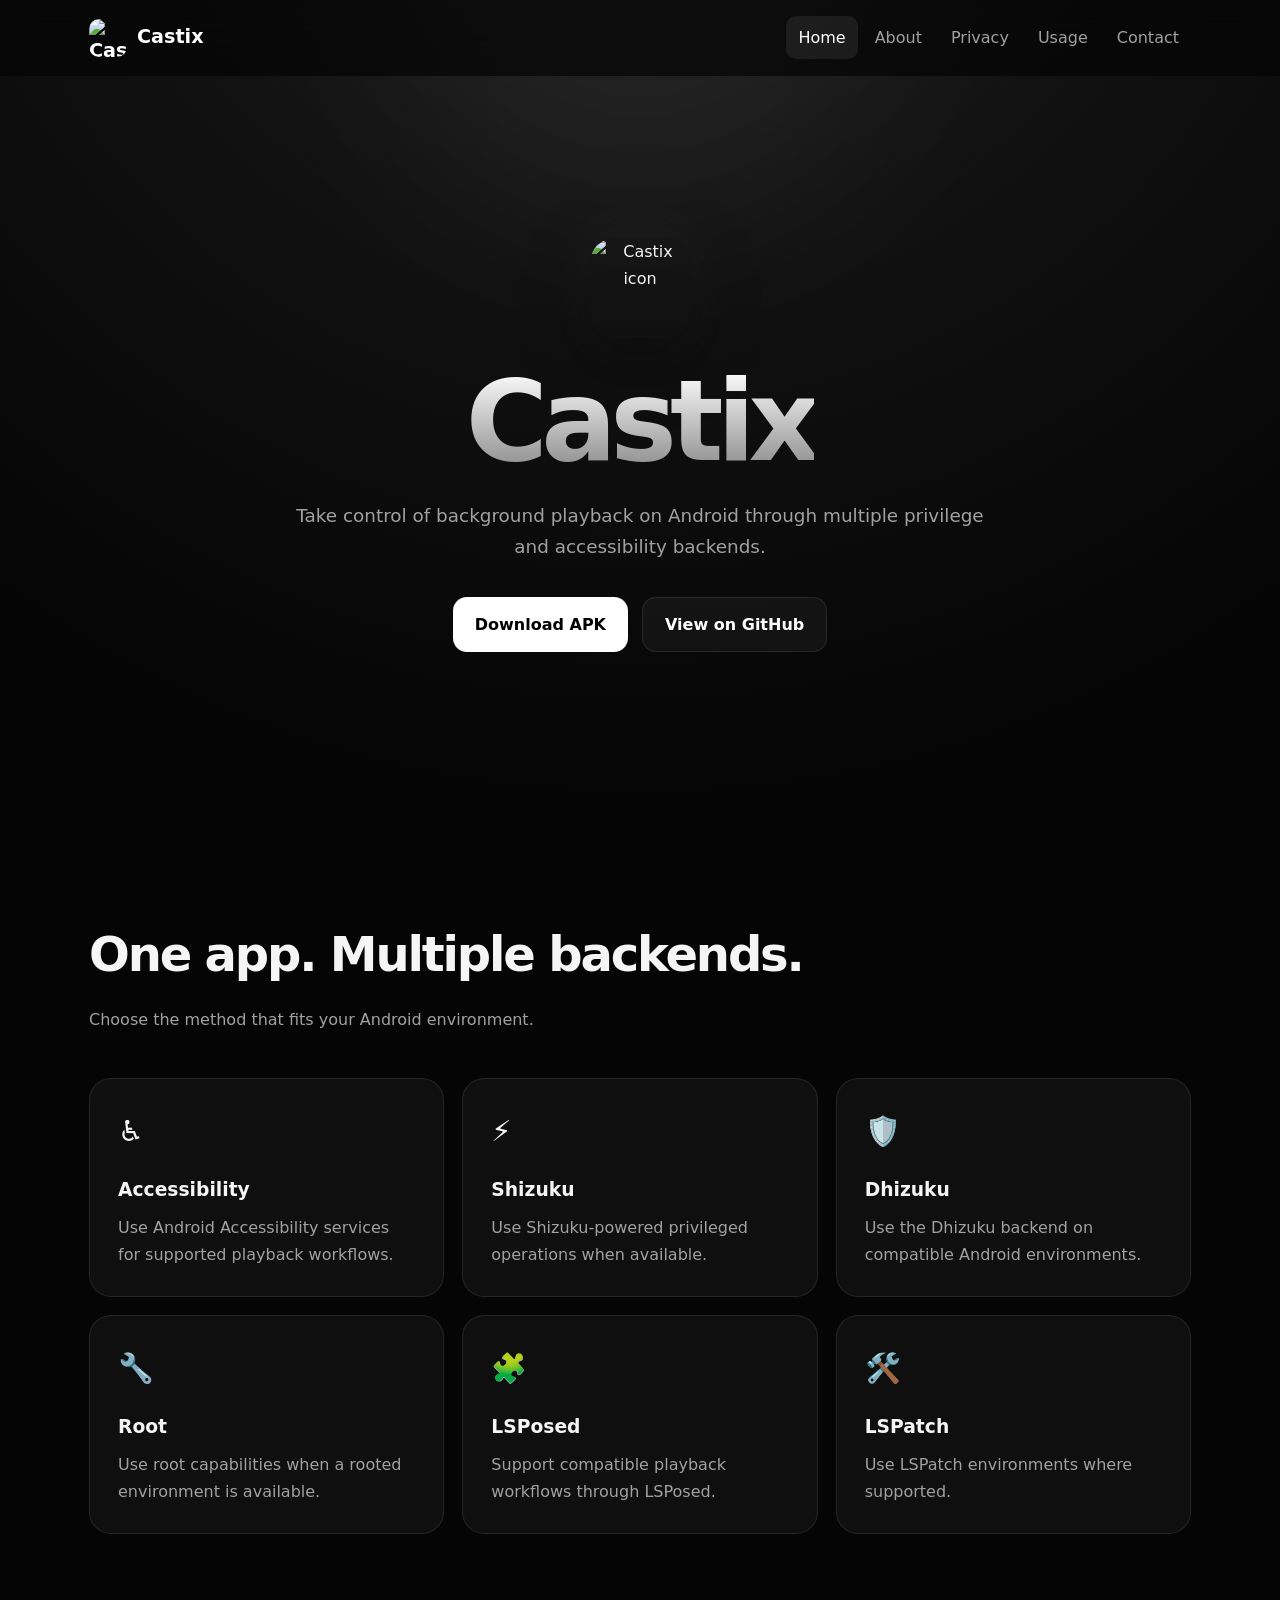
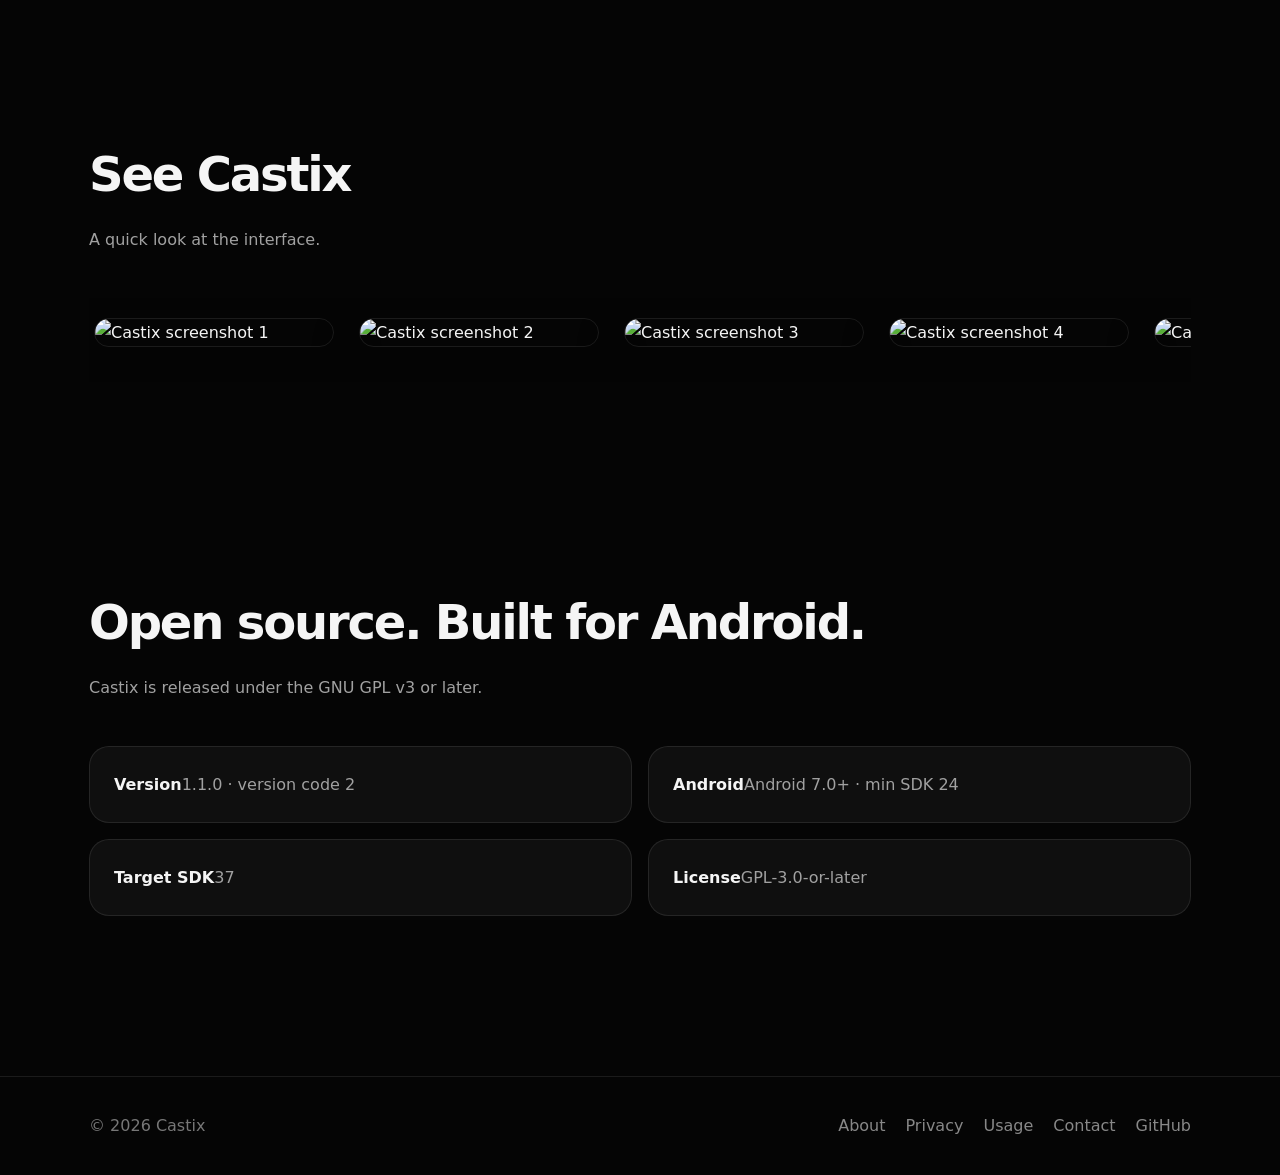
==== commit 8a2822da: "1.2.0" ====
--- a/index.html
+++ b/index.html
@@ -1 +1 @@
-<!doctype html><html lang="en"><head><meta charset="utf-8"><meta name="viewport" content="width=device-width,initial-scale=1"><meta name="description" content="Castix — Background playback utility for Android."><title>Home — Castix</title><link rel="icon" href="https://raw.githubusercontent.com/elhizazi1/Castix/refs/heads/main/fastlane/metadata/android/en-US/images/icon.png"><link rel="stylesheet" href="style.css"></head><body><header class="navbar"><div class="nav-container"><a class="logo" href="index.html"><img src="https://raw.githubusercontent.com/elhizazi1/Castix/refs/heads/main/fastlane/metadata/android/en-US/images/icon.png" alt="Castix">Castix</a><nav><ul class="nav-links"><li><a class="active" href="index.html">Home</a></li><li><a class="" href="about.html">About</a></li><li><a class="" href="privacy.html">Privacy</a></li><li><a class="" href="usage.html">Usage</a></li><li><a class="" href="contact.html">Contact</a></li></ul></nav></div></header><main><section class="hero"><img class="hero-icon reveal" src="https://raw.githubusercontent.com/elhizazi1/Castix/refs/heads/main/fastlane/metadata/android/en-US/images/icon.png" alt="Castix icon"><h1 class="reveal">Castix</h1><p class="reveal">Take control of background playback on Android through multiple privilege and accessibility backends.</p><div class="buttons reveal"><a class="btn btn-primary" href="https://github.com/elhizazi1/Castix/releases/download/v1.0/app-release.apk">Download APK</a><a class="btn btn-secondary" href="https://github.com/elhizazi1/Castix">View on GitHub</a></div></section><section class="section"><div class="section-header reveal"><h2>One app. Multiple backends.</h2><p>Choose the method that fits your Android environment.</p></div><div class="grid"><article class="card reveal"><div class="card-icon">♿</div><h3>Accessibility</h3><p>Use Android Accessibility services for supported playback workflows.</p></article><article class="card reveal"><div class="card-icon">⚡</div><h3>Shizuku</h3><p>Use Shizuku-powered privileged operations when available.</p></article><article class="card reveal"><div class="card-icon">🛡️</div><h3>Dhizuku</h3><p>Use the Dhizuku backend on compatible Android environments.</p></article><article class="card reveal"><div class="card-icon">🔧</div><h3>Root</h3><p>Use root capabilities when a rooted environment is available.</p></article><article class="card reveal"><div class="card-icon">🧩</div><h3>LSPosed</h3><p>Support compatible playback workflows through LSPosed.</p></article><article class="card reveal"><div class="card-icon">🛠️</div><h3>LSPatch</h3><p>Use LSPatch environments where supported.</p></article></div></section><section class="section"><div class="section-header reveal"><h2>See Castix</h2><p>A quick look at the interface.</p></div><div class="screenshots"><img class="screenshot reveal" src="https://raw.githubusercontent.com/elhizazi1/Castix/refs/heads/main/fastlane/metadata/android/en-US/images/phoneScreenshots/01.PNG" alt="Castix screenshot 1" loading="lazy"><img class="screenshot reveal" src="https://raw.githubusercontent.com/elhizazi1/Castix/refs/heads/main/fastlane/metadata/android/en-US/images/phoneScreenshots/02.PNG" alt="Castix screenshot 2" loading="lazy"><img class="screenshot reveal" src="https://raw.githubusercontent.com/elhizazi1/Castix/refs/heads/main/fastlane/metadata/android/en-US/images/phoneScreenshots/03.PNG" alt="Castix screenshot 3" loading="lazy"><img class="screenshot reveal" src="https://raw.githubusercontent.com/elhizazi1/Castix/refs/heads/main/fastlane/metadata/android/en-US/images/phoneScreenshots/04.PNG" alt="Castix screenshot 4" loading="lazy"><img class="screenshot reveal" src="https://raw.githubusercontent.com/elhizazi1/Castix/refs/heads/main/fastlane/metadata/android/en-US/images/phoneScreenshots/05.PNG" alt="Castix screenshot 5" loading="lazy"><img class="screenshot reveal" src="https://raw.githubusercontent.com/elhizazi1/Castix/refs/heads/main/fastlane/metadata/android/en-US/images/phoneScreenshots/06.PNG" alt="Castix screenshot 6" loading="lazy"></div></section><section class="section"><div class="section-header reveal"><h2>Open source. Built for Android.</h2><p>Castix is released under the GNU GPL v3 or later.</p></div><div class="info-grid"><div class="info-card reveal"><strong>Version</strong><span>1.0 · version code 1</span></div><div class="info-card reveal"><strong>Android</strong><span>Android 7.0+ · min SDK 24</span></div><div class="info-card reveal"><strong>Target SDK</strong><span>36</span></div><div class="info-card reveal"><strong>License</strong><span>GPL-3.0-or-later</span></div></div></section></main><footer><div class="footer-container"><p>© 2026 Castix</p><div class="footer-links"><a href="about.html">About</a><a href="privacy.html">Privacy</a><a href="usage.html">Usage</a><a href="contact.html">Contact</a><a href="https://github.com/elhizazi1/Castix">GitHub</a></div></div></footer><script src="script.js"></script></body></html>+<!doctype html><html lang="en"><head><meta charset="utf-8"><meta name="viewport" content="width=device-width,initial-scale=1"><meta name="description" content="Castix — Background playback utility for Android."><title>Home — Castix</title><link rel="icon" href="https://raw.githubusercontent.com/elhizazi1/Castix/refs/heads/main/fastlane/metadata/android/en-US/images/icon.png"><link rel="stylesheet" href="style.css"></head><body><header class="navbar"><div class="nav-container"><a class="logo" href="index.html"><img src="https://raw.githubusercontent.com/elhizazi1/Castix/refs/heads/main/fastlane/metadata/android/en-US/images/icon.png" alt="Castix">Castix</a><nav><ul class="nav-links"><li><a class="active" href="index.html">Home</a></li><li><a class="" href="about.html">About</a></li><li><a class="" href="privacy.html">Privacy</a></li><li><a class="" href="usage.html">Usage</a></li><li><a class="" href="contact.html">Contact</a></li></ul></nav></div></header><main><section class="hero"><img class="hero-icon reveal" src="https://raw.githubusercontent.com/elhizazi1/Castix/refs/heads/main/fastlane/metadata/android/en-US/images/icon.png" alt="Castix icon"><h1 class="reveal">Castix</h1><p class="reveal">Take control of background playback on Android through multiple privilege and accessibility backends.</p><div class="buttons reveal"><a class="btn btn-primary" href="https://github.com/elhizazi1/Castix/releases/download/v1.0/app-release.apk">Download APK</a><a class="btn btn-secondary" href="https://github.com/elhizazi1/Castix">View on GitHub</a></div></section><section class="section"><div class="section-header reveal"><h2>One app. Multiple backends.</h2><p>Choose the method that fits your Android environment.</p></div><div class="grid"><article class="card reveal"><div class="card-icon">♿</div><h3>Accessibility</h3><p>Use Android Accessibility services for supported playback workflows.</p></article><article class="card reveal"><div class="card-icon">⚡</div><h3>Shizuku</h3><p>Use Shizuku-powered privileged operations when available.</p></article><article class="card reveal"><div class="card-icon">🛡️</div><h3>Dhizuku</h3><p>Use the Dhizuku backend on compatible Android environments.</p></article><article class="card reveal"><div class="card-icon">🔧</div><h3>Root</h3><p>Use root capabilities when a rooted environment is available.</p></article><article class="card reveal"><div class="card-icon">🧩</div><h3>LSPosed</h3><p>Support compatible playback workflows through LSPosed.</p></article><article class="card reveal"><div class="card-icon">🛠️</div><h3>LSPatch</h3><p>Use LSPatch environments where supported.</p></article></div></section><section class="section"><div class="section-header reveal"><h2>See Castix</h2><p>A quick look at the interface.</p></div><div class="screenshots"><img class="screenshot reveal" src="https://raw.githubusercontent.com/elhizazi1/Castix/refs/heads/main/fastlane/metadata/android/en-US/images/phoneScreenshots/01.PNG" alt="Castix screenshot 1" loading="lazy"><img class="screenshot reveal" src="https://raw.githubusercontent.com/elhizazi1/Castix/refs/heads/main/fastlane/metadata/android/en-US/images/phoneScreenshots/02.PNG" alt="Castix screenshot 2" loading="lazy"><img class="screenshot reveal" src="https://raw.githubusercontent.com/elhizazi1/Castix/refs/heads/main/fastlane/metadata/android/en-US/images/phoneScreenshots/03.PNG" alt="Castix screenshot 3" loading="lazy"><img class="screenshot reveal" src="https://raw.githubusercontent.com/elhizazi1/Castix/refs/heads/main/fastlane/metadata/android/en-US/images/phoneScreenshots/04.PNG" alt="Castix screenshot 4" loading="lazy"><img class="screenshot reveal" src="https://raw.githubusercontent.com/elhizazi1/Castix/refs/heads/main/fastlane/metadata/android/en-US/images/phoneScreenshots/05.PNG" alt="Castix screenshot 5" loading="lazy"><img class="screenshot reveal" src="https://raw.githubusercontent.com/elhizazi1/Castix/refs/heads/main/fastlane/metadata/android/en-US/images/phoneScreenshots/06.PNG" alt="Castix screenshot 6" loading="lazy"></div></section><section class="section"><div class="section-header reveal"><h2>Open source. Built for Android.</h2><p>Castix is released under the GNU GPL v3 or later.</p></div><div class="info-grid"><div class="info-card reveal"><strong>Version</strong><span>1.1.0 · version code 2</span></div><div class="info-card reveal"><strong>Android</strong><span>Android 7.0+ · min SDK 24</span></div><div class="info-card reveal"><strong>Target SDK</strong><span>37</span></div><div class="info-card reveal"><strong>License</strong><span>GPL-3.0-or-later</span></div></div></section></main><footer><div class="footer-container"><p>© 2026 Castix</p><div class="footer-links"><a href="about.html">About</a><a href="privacy.html">Privacy</a><a href="usage.html">Usage</a><a href="contact.html">Contact</a><a href="https://github.com/elhizazi1/Castix">GitHub</a></div></div></footer><script src="script.js"></script></body></html>
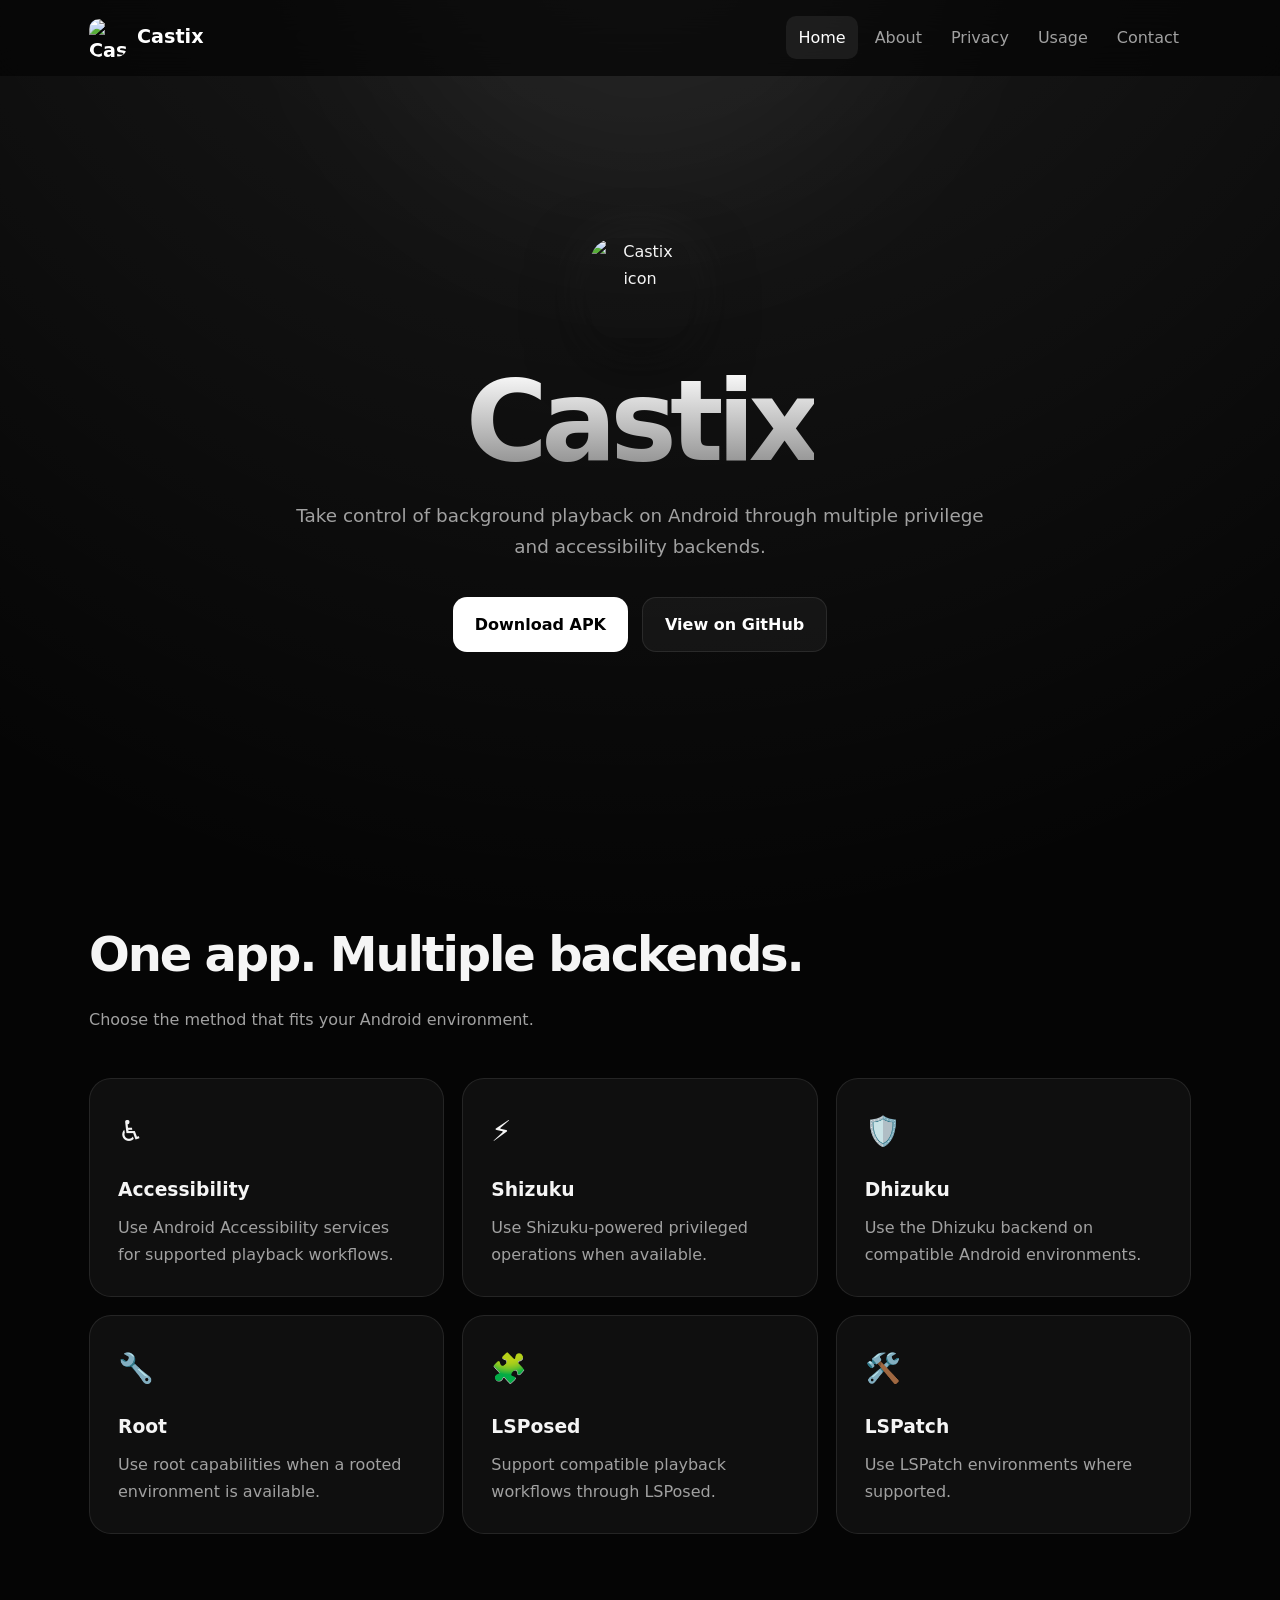
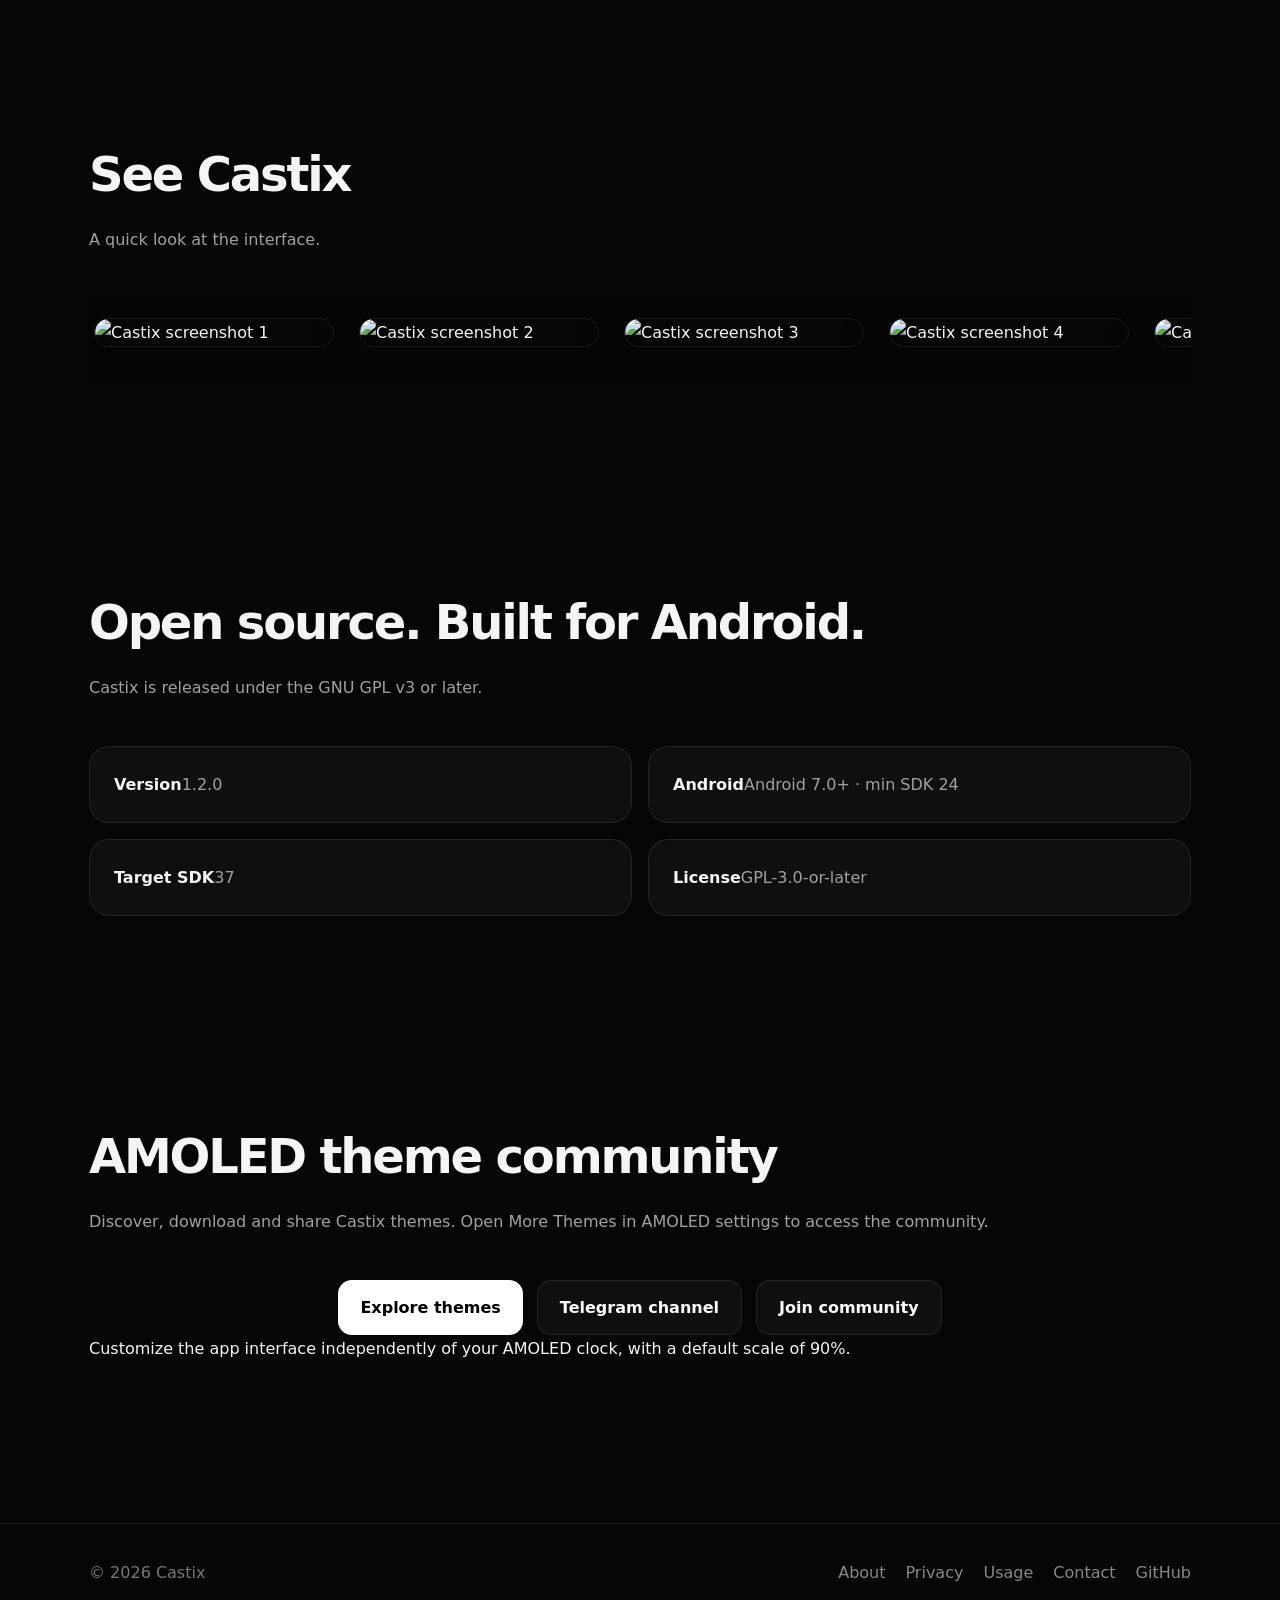
==== commit d8fc8b84: "updat md" ====
--- a/index.html
+++ b/index.html
@@ -1 +1 @@
-<!doctype html><html lang="en"><head><meta charset="utf-8"><meta name="viewport" content="width=device-width,initial-scale=1"><meta name="description" content="Castix — Background playback utility for Android."><title>Home — Castix</title><link rel="icon" href="https://raw.githubusercontent.com/elhizazi1/Castix/refs/heads/main/fastlane/metadata/android/en-US/images/icon.png"><link rel="stylesheet" href="style.css"></head><body><header class="navbar"><div class="nav-container"><a class="logo" href="index.html"><img src="https://raw.githubusercontent.com/elhizazi1/Castix/refs/heads/main/fastlane/metadata/android/en-US/images/icon.png" alt="Castix">Castix</a><nav><ul class="nav-links"><li><a class="active" href="index.html">Home</a></li><li><a class="" href="about.html">About</a></li><li><a class="" href="privacy.html">Privacy</a></li><li><a class="" href="usage.html">Usage</a></li><li><a class="" href="contact.html">Contact</a></li></ul></nav></div></header><main><section class="hero"><img class="hero-icon reveal" src="https://raw.githubusercontent.com/elhizazi1/Castix/refs/heads/main/fastlane/metadata/android/en-US/images/icon.png" alt="Castix icon"><h1 class="reveal">Castix</h1><p class="reveal">Take control of background playback on Android through multiple privilege and accessibility backends.</p><div class="buttons reveal"><a class="btn btn-primary" href="https://github.com/elhizazi1/Castix/releases/download/v1.0/app-release.apk">Download APK</a><a class="btn btn-secondary" href="https://github.com/elhizazi1/Castix">View on GitHub</a></div></section><section class="section"><div class="section-header reveal"><h2>One app. Multiple backends.</h2><p>Choose the method that fits your Android environment.</p></div><div class="grid"><article class="card reveal"><div class="card-icon">♿</div><h3>Accessibility</h3><p>Use Android Accessibility services for supported playback workflows.</p></article><article class="card reveal"><div class="card-icon">⚡</div><h3>Shizuku</h3><p>Use Shizuku-powered privileged operations when available.</p></article><article class="card reveal"><div class="card-icon">🛡️</div><h3>Dhizuku</h3><p>Use the Dhizuku backend on compatible Android environments.</p></article><article class="card reveal"><div class="card-icon">🔧</div><h3>Root</h3><p>Use root capabilities when a rooted environment is available.</p></article><article class="card reveal"><div class="card-icon">🧩</div><h3>LSPosed</h3><p>Support compatible playback workflows through LSPosed.</p></article><article class="card reveal"><div class="card-icon">🛠️</div><h3>LSPatch</h3><p>Use LSPatch environments where supported.</p></article></div></section><section class="section"><div class="section-header reveal"><h2>See Castix</h2><p>A quick look at the interface.</p></div><div class="screenshots"><img class="screenshot reveal" src="https://raw.githubusercontent.com/elhizazi1/Castix/refs/heads/main/fastlane/metadata/android/en-US/images/phoneScreenshots/01.PNG" alt="Castix screenshot 1" loading="lazy"><img class="screenshot reveal" src="https://raw.githubusercontent.com/elhizazi1/Castix/refs/heads/main/fastlane/metadata/android/en-US/images/phoneScreenshots/02.PNG" alt="Castix screenshot 2" loading="lazy"><img class="screenshot reveal" src="https://raw.githubusercontent.com/elhizazi1/Castix/refs/heads/main/fastlane/metadata/android/en-US/images/phoneScreenshots/03.PNG" alt="Castix screenshot 3" loading="lazy"><img class="screenshot reveal" src="https://raw.githubusercontent.com/elhizazi1/Castix/refs/heads/main/fastlane/metadata/android/en-US/images/phoneScreenshots/04.PNG" alt="Castix screenshot 4" loading="lazy"><img class="screenshot reveal" src="https://raw.githubusercontent.com/elhizazi1/Castix/refs/heads/main/fastlane/metadata/android/en-US/images/phoneScreenshots/05.PNG" alt="Castix screenshot 5" loading="lazy"><img class="screenshot reveal" src="https://raw.githubusercontent.com/elhizazi1/Castix/refs/heads/main/fastlane/metadata/android/en-US/images/phoneScreenshots/06.PNG" alt="Castix screenshot 6" loading="lazy"></div></section><section class="section"><div class="section-header reveal"><h2>Open source. Built for Android.</h2><p>Castix is released under the GNU GPL v3 or later.</p></div><div class="info-grid"><div class="info-card reveal"><strong>Version</strong><span>1.1.0 · version code 2</span></div><div class="info-card reveal"><strong>Android</strong><span>Android 7.0+ · min SDK 24</span></div><div class="info-card reveal"><strong>Target SDK</strong><span>37</span></div><div class="info-card reveal"><strong>License</strong><span>GPL-3.0-or-later</span></div></div></section></main><footer><div class="footer-container"><p>© 2026 Castix</p><div class="footer-links"><a href="about.html">About</a><a href="privacy.html">Privacy</a><a href="usage.html">Usage</a><a href="contact.html">Contact</a><a href="https://github.com/elhizazi1/Castix">GitHub</a></div></div></footer><script src="script.js"></script></body></html>+<!doctype html><html lang="en"><head><meta charset="utf-8"><meta name="viewport" content="width=device-width,initial-scale=1"><meta name="description" content="Castix — Background playback utility for Android."><title>Home — Castix</title><link rel="icon" href="https://raw.githubusercontent.com/elhizazi1/Castix/refs/heads/main/fastlane/metadata/android/en-US/images/icon.png"><link rel="stylesheet" href="style.css"></head><body><header class="navbar"><div class="nav-container"><a class="logo" href="index.html"><img src="https://raw.githubusercontent.com/elhizazi1/Castix/refs/heads/main/fastlane/metadata/android/en-US/images/icon.png" alt="Castix">Castix</a><nav><ul class="nav-links"><li><a class="active" href="index.html">Home</a></li><li><a class="" href="about.html">About</a></li><li><a class="" href="privacy.html">Privacy</a></li><li><a class="" href="usage.html">Usage</a></li><li><a class="" href="contact.html">Contact</a></li></ul></nav></div></header><main><section class="hero"><img class="hero-icon reveal" src="https://raw.githubusercontent.com/elhizazi1/Castix/refs/heads/main/fastlane/metadata/android/en-US/images/icon.png" alt="Castix icon"><h1 class="reveal">Castix</h1><p class="reveal">Take control of background playback on Android through multiple privilege and accessibility backends.</p><div class="buttons reveal"><a class="btn btn-primary" href="https://github.com/elhizazi1/Castix/releases/latest">Download APK</a><a class="btn btn-secondary" href="https://github.com/elhizazi1/Castix">View on GitHub</a></div></section><section class="section"><div class="section-header reveal"><h2>One app. Multiple backends.</h2><p>Choose the method that fits your Android environment.</p></div><div class="grid"><article class="card reveal"><div class="card-icon">♿</div><h3>Accessibility</h3><p>Use Android Accessibility services for supported playback workflows.</p></article><article class="card reveal"><div class="card-icon">⚡</div><h3>Shizuku</h3><p>Use Shizuku-powered privileged operations when available.</p></article><article class="card reveal"><div class="card-icon">🛡️</div><h3>Dhizuku</h3><p>Use the Dhizuku backend on compatible Android environments.</p></article><article class="card reveal"><div class="card-icon">🔧</div><h3>Root</h3><p>Use root capabilities when a rooted environment is available.</p></article><article class="card reveal"><div class="card-icon">🧩</div><h3>LSPosed</h3><p>Support compatible playback workflows through LSPosed.</p></article><article class="card reveal"><div class="card-icon">🛠️</div><h3>LSPatch</h3><p>Use LSPatch environments where supported.</p></article></div></section><section class="section"><div class="section-header reveal"><h2>See Castix</h2><p>A quick look at the interface.</p></div><div class="screenshots"><img class="screenshot reveal" src="https://raw.githubusercontent.com/elhizazi1/Castix/refs/heads/main/fastlane/metadata/android/en-US/images/phoneScreenshots/01.PNG" alt="Castix screenshot 1" loading="lazy"><img class="screenshot reveal" src="https://raw.githubusercontent.com/elhizazi1/Castix/refs/heads/main/fastlane/metadata/android/en-US/images/phoneScreenshots/02.PNG" alt="Castix screenshot 2" loading="lazy"><img class="screenshot reveal" src="https://raw.githubusercontent.com/elhizazi1/Castix/refs/heads/main/fastlane/metadata/android/en-US/images/phoneScreenshots/03.PNG" alt="Castix screenshot 3" loading="lazy"><img class="screenshot reveal" src="https://raw.githubusercontent.com/elhizazi1/Castix/refs/heads/main/fastlane/metadata/android/en-US/images/phoneScreenshots/04.PNG" alt="Castix screenshot 4" loading="lazy"><img class="screenshot reveal" src="https://raw.githubusercontent.com/elhizazi1/Castix/refs/heads/main/fastlane/metadata/android/en-US/images/phoneScreenshots/05.PNG" alt="Castix screenshot 5" loading="lazy"><img class="screenshot reveal" src="https://raw.githubusercontent.com/elhizazi1/Castix/refs/heads/main/fastlane/metadata/android/en-US/images/phoneScreenshots/06.PNG" alt="Castix screenshot 6" loading="lazy"></div></section><section class="section"><div class="section-header reveal"><h2>Open source. Built for Android.</h2><p>Castix is released under the GNU GPL v3 or later.</p></div><div class="info-grid"><div class="info-card reveal"><strong>Version</strong><span>1.2.0</span></div><div class="info-card reveal"><strong>Android</strong><span>Android 7.0+ · min SDK 24</span></div><div class="info-card reveal"><strong>Target SDK</strong><span>37</span></div><div class="info-card reveal"><strong>License</strong><span>GPL-3.0-or-later</span></div></div></section><section class="section"><div class="section-header reveal"><h2>AMOLED theme community</h2><p>Discover, download and share Castix themes. Open More Themes in AMOLED settings to access the community.</p></div><div class="buttons"><a class="btn btn-primary" href="https://t.me/Castix_bot/castix">Explore themes</a><a class="btn btn-secondary" href="https://t.me/Castix_cas">Telegram channel</a><a class="btn btn-secondary" href="https://t.me/+tLUwyvvpOwxmZGY0">Join community</a></div><p>Customize the app interface independently of your AMOLED clock, with a default scale of 90%.</p></section></main><footer><div class="footer-container"><p>© 2026 Castix</p><div class="footer-links"><a href="about.html">About</a><a href="privacy.html">Privacy</a><a href="usage.html">Usage</a><a href="contact.html">Contact</a><a href="https://github.com/elhizazi1/Castix">GitHub</a></div></div></footer><script src="script.js"></script></body></html>
